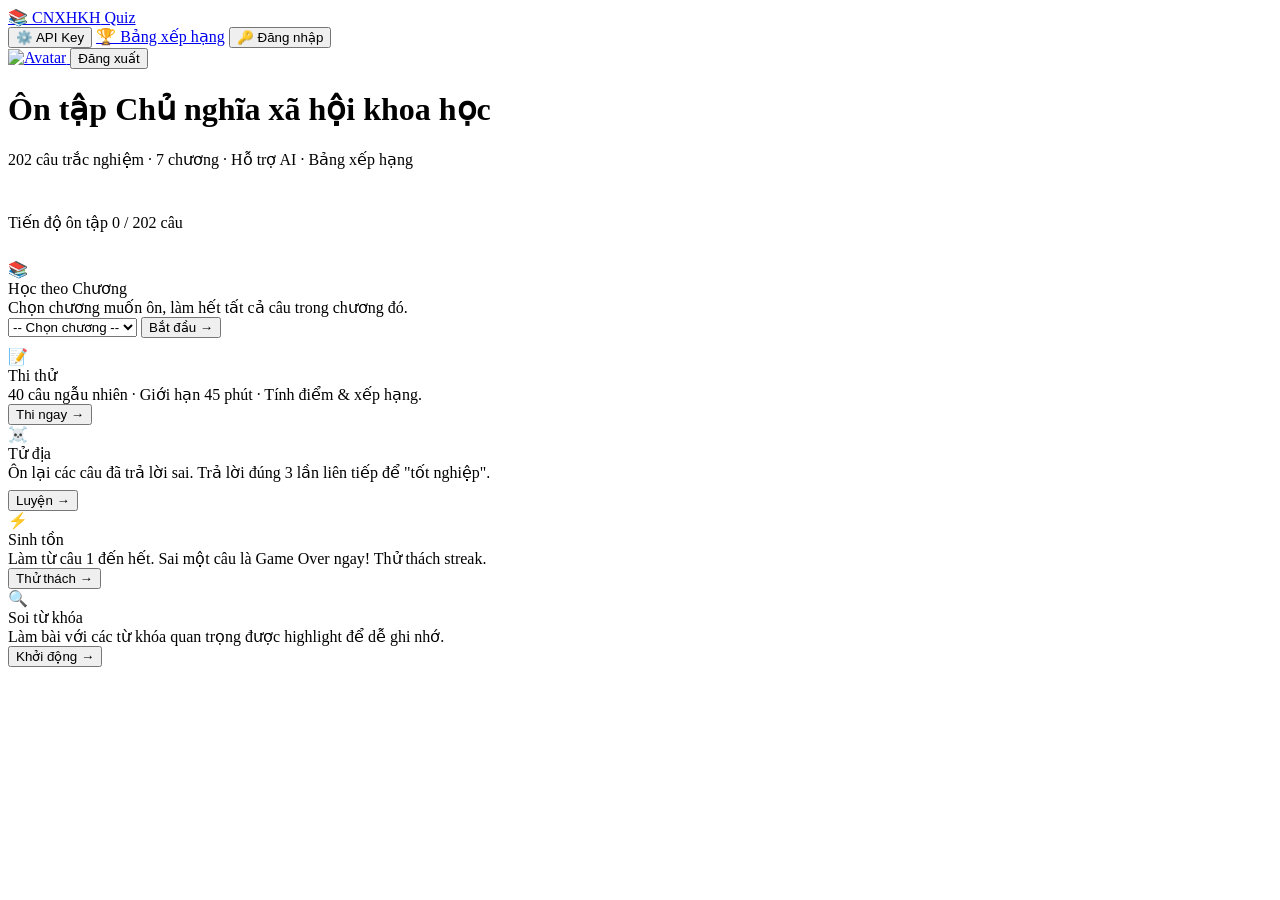
==== index.html @ 4185a1a2 "Add files via upload" ====
<!DOCTYPE html>
<html lang="vi">
<head>
  <meta charset="UTF-8" />
  <meta name="viewport" content="width=device-width, initial-scale=1.0" />
  <title>CNXHKH - Ôn tập Trắc nghiệm</title>
  <link rel="stylesheet" href="css/style.css" />
  <!-- Favicon -->
  <link rel="icon" href="data:image/svg+xml,<svg xmlns='http://www.w3.org/2000/svg' viewBox='0 0 100 100'><text y='.9em' font-size='90'>📚</text></svg>" />
</head>
<body>

<!-- ===================== NAVBAR ===================== -->
<nav class="navbar">
  <a class="navbar__brand" href="index.html">
    📚 <span>CNXHKH</span>&nbsp;Quiz
  </a>
  <div class="navbar__right">
    <button id="btn-api-key" class="btn btn--secondary btn--sm" title="Cài đặt Gemini API Key">⚙️ API Key</button>
    <a href="leaderboard.html" class="btn btn--secondary btn--sm">🏆 Bảng xếp hạng</a>
    <!-- Logged-out state -->
    <button id="btn-login" class="btn btn--primary btn--sm">🔑 Đăng nhập</button>
    <!-- Logged-in state (hidden by default) -->
    <div id="user-info" class="navbar__user hidden">
      <a href="profile.html">
        <img id="user-avatar" class="navbar__avatar" src="" alt="Avatar" />
      </a>
      <span id="user-name" class="navbar__name"></span>
      <button id="btn-logout" class="btn btn--secondary btn--sm">Đăng xuất</button>
    </div>
  </div>
</nav>

<!-- ===================== HERO ===================== -->
<div class="hero">
  <h1>Ôn tập <span>Chủ nghĩa xã hội khoa học</span></h1>
  <p>202 câu trắc nghiệm · 7 chương · Hỗ trợ AI · Bảng xếp hạng</p>
</div>

<!-- ===================== MAIN ===================== -->
<main class="container" style="padding-top:28px; padding-bottom:48px;">

  <!-- Progress bar (global) -->
  <div class="progress-wrap" id="global-progress-wrap">
    <div class="progress-label">
      <span>Tiến độ ôn tập</span>
      <span id="progress-text">0 / 202 câu</span>
    </div>
    <div class="progress-bar">
      <div class="progress-bar__fill" id="progress-fill" style="width:0%"></div>
    </div>
  </div>

  <!-- Mode Cards -->
  <div class="mode-grid" style="margin-top:28px;">

    <!-- Card 1: Học theo Chương -->
    <div class="mode-card">
      <span class="mode-card__icon">📚</span>
      <div class="mode-card__title">Học theo Chương</div>
      <div class="mode-card__desc">Chọn chương muốn ôn, làm hết tất cả câu trong chương đó.</div>
      <div class="mode-card__action">
        <select id="chapter-select" class="chapter-select" style="margin-bottom:10px;">
          <option value="">-- Chọn chương --</option>
        </select>
        <button class="btn btn--primary btn--block" onclick="startChapter()">Bắt đầu →</button>
      </div>
    </div>

    <!-- Card 2: Thi thử -->
    <div class="mode-card" onclick="startExam()">
      <span class="mode-card__icon">📝</span>
      <div class="mode-card__title">Thi thử</div>
      <div class="mode-card__desc">40 câu ngẫu nhiên · Giới hạn 45 phút · Tính điểm & xếp hạng.</div>
      <div class="mode-card__action">
        <button class="btn btn--primary btn--block">Thi ngay →</button>
      </div>
    </div>

    <!-- Card 3: Tử địa -->
    <div class="mode-card" id="mistake-card">
      <span class="mode-card__icon">☠️</span>
      <div class="mode-card__title">Tử địa</div>
      <div class="mode-card__desc">Ôn lại các câu đã trả lời sai. Trả lời đúng 3 lần liên tiếp để "tốt nghiệp".</div>
      <div class="mode-card__action">
        <div id="mistake-count-badge" class="text-muted mb-16" style="font-size:0.85rem;margin-bottom:8px;"></div>
        <button class="btn btn--primary btn--block" onclick="startMistake()">Luyện →</button>
      </div>
    </div>

    <!-- Card 4: Sinh tồn -->
    <div class="mode-card" onclick="startSurvival()">
      <span class="mode-card__icon">⚡</span>
      <div class="mode-card__title">Sinh tồn</div>
      <div class="mode-card__desc">Làm từ câu 1 đến hết. Sai một câu là Game Over ngay! Thử thách streak.</div>
      <div class="mode-card__action">
        <button class="btn btn--dark btn--block">Thử thách →</button>
      </div>
    </div>

    <!-- Card 5: Soi từ khóa -->
    <div class="mode-card" onclick="startKeyword()">
      <span class="mode-card__icon">🔍</span>
      <div class="mode-card__title">Soi từ khóa</div>
      <div class="mode-card__desc">Làm bài với các từ khóa quan trọng được highlight để dễ ghi nhớ.</div>
      <div class="mode-card__action">
        <button class="btn btn--secondary btn--block">Khởi động →</button>
      </div>
    </div>

  </div>

</main>

<!-- Toast -->
<div id="toast" class="toast"></div>

<!-- ===================== SCRIPTS ===================== -->
<script type="module">
  import { initNavAuth, startQuiz, getMistakeCount, showToast, loadMistakeBank } from "./js/app.js";
  import { getChapterList, loadQuestions } from "./js/data.js";

  // Make functions available globally for onclick handlers
  window.startChapter = startChapter;
  window.startExam = startExam;
  window.startMistake = startMistake;
  window.startSurvival = startSurvival;
  window.startKeyword = startKeyword;

  // Init auth navbar
  initNavAuth();

  // Load chapter list
  async function initChapterSelect() {
    const chapters = await getChapterList();
    const sel = document.getElementById("chapter-select");
    chapters.forEach(ch => {
      const opt = document.createElement("option");
      opt.value = ch.chapter;
      opt.textContent = `Chương ${ch.chapter}: ${ch.chapter_name} (${ch.count} câu)`;
      sel.appendChild(opt);
    });
  }

  // Update progress bar
  async function updateProgress() {
    const { getAnsweredCount } = await import("./js/app.js");
    const answered = getAnsweredCount();
    const total = 202;
    const pct = Math.min(100, Math.round((answered / total) * 100));
    document.getElementById("progress-fill").style.width = pct + "%";
    document.getElementById("progress-text").textContent = `${answered} / ${total} câu`;
  }

  // Update mistake count badge
  function updateMistakeCount() {
    const count = getMistakeCount();
    const badge = document.getElementById("mistake-count-badge");
    if (badge) {
      if (count === 0) {
        badge.textContent = "✅ Chưa có câu nào cần ôn!";
      } else {
        badge.textContent = `⚠️ Đang có ${count} câu cần ôn lại`;
        badge.style.color = "#e94560";
      }
    }
  }

  // --- Mode start functions ---
  function startChapter() {
    const sel = document.getElementById("chapter-select");
    const chapter = parseInt(sel.value);
    if (!chapter) { showToast("Vui lòng chọn chương!"); return; }
    startQuiz({ mode: "chapter", chapter });
  }

  function startExam() {
    startQuiz({ mode: "exam" });
  }

  function startMistake() {
    const count = getMistakeCount();
    if (count === 0) {
      showToast("Chưa có câu nào trong Tử địa. Hãy làm bài trước!");
      return;
    }
    startQuiz({ mode: "mistake" });
  }

  function startSurvival() {
    startQuiz({ mode: "survival" });
  }

  function startKeyword() {
    startQuiz({ mode: "keyword" });
  }

  // Init
  initChapterSelect();
  updateProgress();
  updateMistakeCount();
</script>

</body>
</html>
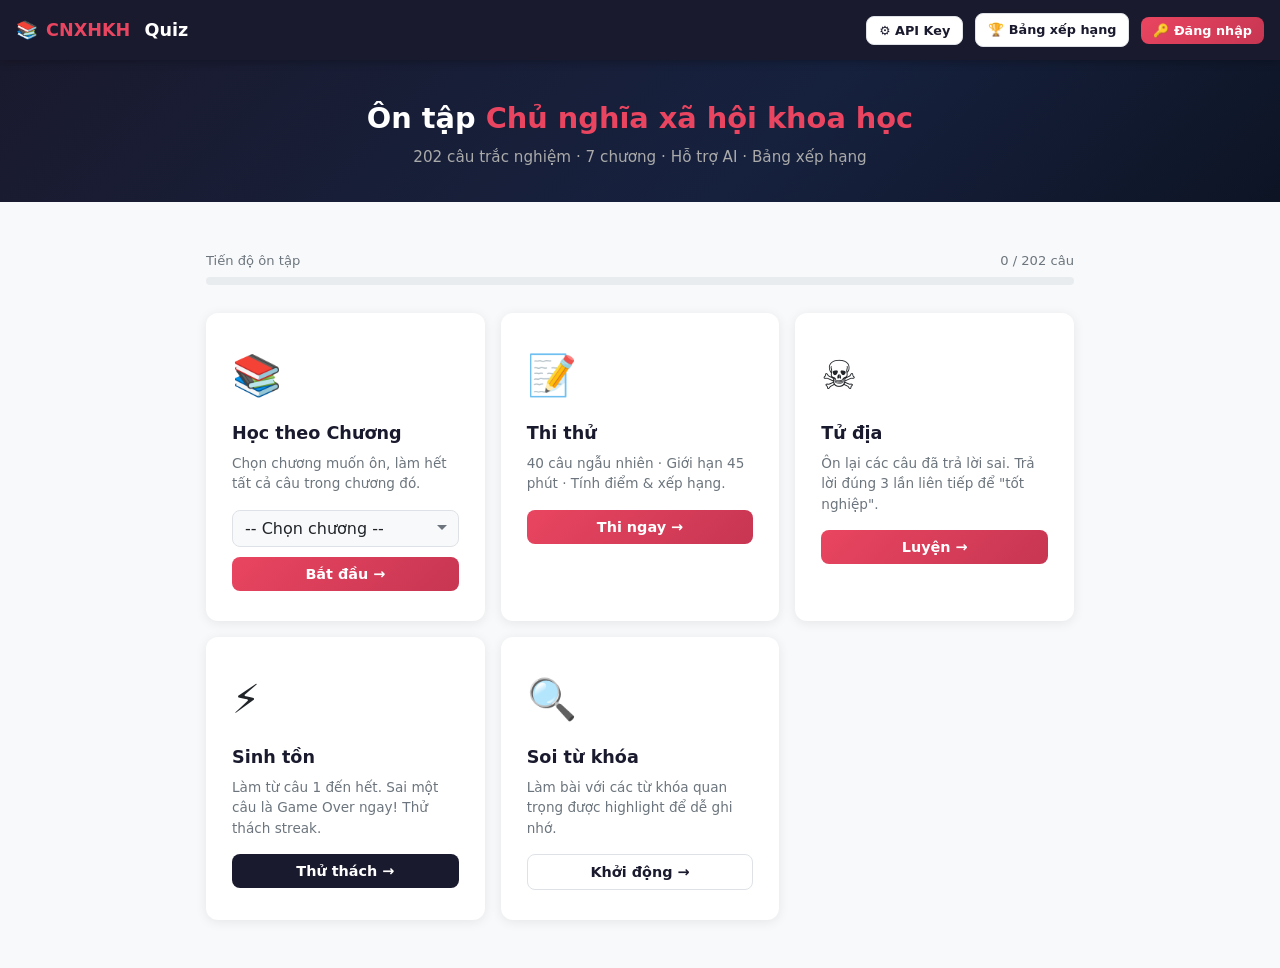
==== commit 6a14bd54: "Optimize UI for mobile, implement Hybrid Auth, and clear Firebase secret alert" ====
--- a/index.html
+++ b/index.html
@@ -2,7 +2,8 @@
 <html lang="vi">
 <head>
   <meta charset="UTF-8" />
-  <meta name="viewport" content="width=device-width, initial-scale=1.0" />
+  <meta name="viewport" content="width=device-width, initial-scale=1.0, viewport-fit=cover" />
+  <meta name="theme-color" content="#1a1a2e" />
   <title>CNXHKH - Ôn tập Trắc nghiệm</title>
   <link rel="stylesheet" href="css/style.css" />
   <!-- Favicon -->
--- a/css/style.css
+++ b/css/style.css
@@ -0,0 +1,1237 @@
+/* ================================================================
+   CNXHKH Quiz App - Main Stylesheet
+   Design: Academic minimal, dark navy accent with clean white cards
+   ================================================================ */
+
+/* --- CSS Variables --- */
+:root {
+  --color-primary: #1a1a2e;
+  --color-primary-dark: #16213e;
+  --color-accent: #e94560;
+  --color-accent-hover: #c73652;
+  --color-success: #28a745;
+  --color-danger: #dc3545;
+  --color-warning: #ffc107;
+  --color-bg: #f8f9fa;
+  --color-white: #ffffff;
+  --color-text: #212529;
+  --color-text-muted: #6c757d;
+  --color-border: #dee2e6;
+  --color-card-shadow: rgba(0, 0, 0, 0.08);
+  --radius-card: 12px;
+  --radius-btn: 8px;
+  --transition: 0.2s ease;
+  --font-main: 'Segoe UI', system-ui, -apple-system, sans-serif;
+}
+
+/* --- Reset & Base --- */
+*, *::before, *::after {
+  box-sizing: border-box;
+  margin: 0;
+  padding: 0;
+}
+
+html {
+  font-size: 16px;
+  scroll-behavior: smooth;
+}
+
+body {
+  font-family: var(--font-main);
+  background: var(--color-bg);
+  color: var(--color-text);
+  line-height: 1.6;
+  min-height: 100vh;
+}
+
+a {
+  color: var(--color-accent);
+  text-decoration: none;
+  transition: color var(--transition);
+}
+a:hover { color: var(--color-accent-hover); }
+
+/* --- Typography --- */
+h1, h2, h3, h4 {
+  font-weight: 700;
+  line-height: 1.3;
+}
+
+/* --- Layout Utilities --- */
+.container {
+  max-width: 900px;
+  margin: 0 auto;
+  padding: 0 16px;
+}
+.container--wide {
+  max-width: 1100px;
+  margin: 0 auto;
+  padding: 0 16px;
+}
+.flex { display: flex; }
+.flex-col { flex-direction: column; }
+.items-center { align-items: center; }
+.justify-between { justify-content: space-between; }
+.gap-8 { gap: 8px; }
+.gap-12 { gap: 12px; }
+.gap-16 { gap: 16px; }
+.mt-8 { margin-top: 8px; }
+.mt-16 { margin-top: 16px; }
+.mt-24 { margin-top: 24px; }
+.mb-16 { margin-bottom: 16px; }
+.text-center { text-align: center; }
+.text-muted { color: var(--color-text-muted); font-size: 0.875rem; }
+.hidden { display: none !important; }
+
+/* --- Header / Navbar --- */
+.navbar {
+  background: var(--color-primary);
+  color: var(--color-white);
+  padding: 0 16px;
+  height: 60px;
+  display: flex;
+  align-items: center;
+  justify-content: space-between;
+  position: sticky;
+  top: 0;
+  z-index: 100;
+  box-shadow: 0 2px 8px rgba(0,0,0,0.25);
+}
+
+.navbar__brand {
+  font-weight: 700;
+  font-size: 1.1rem;
+  color: var(--color-white);
+  text-decoration: none;
+  display: flex;
+  align-items: center;
+  gap: 8px;
+}
+.navbar__brand span { color: var(--color-accent); }
+
+.navbar__right {
+  display: flex;
+  align-items: center;
+  gap: 12px;
+}
+
+.navbar__user {
+  display: flex;
+  align-items: center;
+  gap: 8px;
+  cursor: pointer;
+}
+
+.navbar__avatar {
+  width: 34px;
+  height: 34px;
+  border-radius: 50%;
+  border: 2px solid var(--color-accent);
+  object-fit: cover;
+}
+
+.navbar__name {
+  font-size: 0.875rem;
+  color: #ccc;
+  max-width: 140px;
+  overflow: hidden;
+  text-overflow: ellipsis;
+  white-space: nowrap;
+}
+
+/* --- Buttons --- */
+.btn {
+  display: inline-flex;
+  align-items: center;
+  justify-content: center;
+  gap: 6px;
+  padding: 9px 18px;
+  border: none;
+  border-radius: var(--radius-btn);
+  font-family: var(--font-main);
+  font-size: 0.9rem;
+  font-weight: 600;
+  cursor: pointer;
+  transition: all var(--transition);
+  text-decoration: none;
+  white-space: nowrap;
+}
+.btn:disabled {
+  opacity: 0.5;
+  cursor: not-allowed;
+}
+
+.btn--primary {
+  background: linear-gradient(135deg, var(--color-accent), #c73652);
+  color: #fff;
+}
+.btn--primary:hover:not(:disabled) {
+  background: linear-gradient(135deg, #c73652, #a02e46);
+  transform: translateY(-1px);
+  box-shadow: 0 4px 12px rgba(233,69,96,0.35);
+}
+
+.btn--secondary {
+  background: var(--color-white);
+  color: var(--color-primary);
+  border: 1.5px solid var(--color-border);
+}
+.btn--secondary:hover:not(:disabled) {
+  background: var(--color-bg);
+  border-color: #bbb;
+}
+
+.btn--dark {
+  background: var(--color-primary);
+  color: #fff;
+}
+.btn--dark:hover:not(:disabled) {
+  background: var(--color-primary-dark);
+  transform: translateY(-1px);
+}
+
+.btn--success {
+  background: var(--color-success);
+  color: #fff;
+}
+
+.btn--sm {
+  padding: 6px 12px;
+  font-size: 0.8rem;
+}
+
+.btn--lg {
+  padding: 13px 26px;
+  font-size: 1rem;
+}
+
+.btn--block {
+  width: 100%;
+}
+
+.btn--google {
+  background: #fff;
+  color: #333;
+  border: 1.5px solid #ddd;
+  gap: 10px;
+}
+.btn--google:hover {
+  background: #f5f5f5;
+  box-shadow: 0 2px 8px rgba(0,0,0,0.1);
+}
+
+/* --- Card --- */
+.card {
+  background: var(--color-white);
+  border-radius: var(--radius-card);
+  box-shadow: 0 2px 12px var(--color-card-shadow);
+  padding: 24px;
+  transition: box-shadow var(--transition), transform var(--transition);
+}
+.card:hover {
+  box-shadow: 0 4px 20px rgba(0,0,0,0.12);
+}
+
+/* --- Mode Cards (index.html) --- */
+.mode-grid {
+  display: grid;
+  grid-template-columns: repeat(auto-fit, minmax(260px, 1fr));
+  gap: 16px;
+  margin-top: 24px;
+}
+
+.mode-card {
+  background: var(--color-white);
+  border-radius: var(--radius-card);
+  box-shadow: 0 2px 12px var(--color-card-shadow);
+  padding: 28px 24px;
+  cursor: pointer;
+  transition: all var(--transition);
+  border: 2px solid transparent;
+  position: relative;
+  overflow: hidden;
+}
+.mode-card::before {
+  content: '';
+  position: absolute;
+  top: 0; left: 0; right: 0;
+  height: 4px;
+  background: linear-gradient(90deg, var(--color-accent), #f7a5b5);
+  transform: scaleX(0);
+  transform-origin: left;
+  transition: transform 0.3s ease;
+}
+.mode-card:hover {
+  border-color: var(--color-accent);
+  transform: translateY(-3px);
+  box-shadow: 0 8px 24px rgba(233,69,96,0.15);
+}
+.mode-card:hover::before {
+  transform: scaleX(1);
+}
+
+.mode-card__icon {
+  font-size: 2.5rem;
+  margin-bottom: 12px;
+  display: block;
+}
+.mode-card__title {
+  font-size: 1.1rem;
+  font-weight: 700;
+  color: var(--color-primary);
+  margin-bottom: 6px;
+}
+.mode-card__desc {
+  font-size: 0.85rem;
+  color: var(--color-text-muted);
+  line-height: 1.5;
+}
+.mode-card__action {
+  margin-top: 16px;
+}
+
+/* Chapter select inside card */
+.chapter-select {
+  width: 100%;
+  padding: 8px 12px;
+  border: 1.5px solid var(--color-border);
+  border-radius: var(--radius-btn);
+  font-family: var(--font-main);
+  font-size: 0.875rem;
+  color: var(--color-text);
+  background: var(--color-bg);
+  cursor: pointer;
+  appearance: none;
+  background-image: url("data:image/svg+xml,%3Csvg xmlns='http://www.w3.org/2000/svg' width='12' height='12' viewBox='0 0 12 12'%3E%3Cpath fill='%236c757d' d='M6 8L1 3h10z'/%3E%3C/svg%3E");
+  background-repeat: no-repeat;
+  background-position: right 10px center;
+  padding-right: 30px;
+}
+
+/* --- Progress Bar --- */
+.progress-wrap {
+  margin-top: 20px;
+}
+.progress-label {
+  display: flex;
+  justify-content: space-between;
+  font-size: 0.82rem;
+  color: var(--color-text-muted);
+  margin-bottom: 6px;
+}
+.progress-bar {
+  height: 8px;
+  background: #e9ecef;
+  border-radius: 4px;
+  overflow: hidden;
+}
+.progress-bar__fill {
+  height: 100%;
+  background: linear-gradient(90deg, var(--color-accent), #f7a5b5);
+  border-radius: 4px;
+  transition: width 0.5s ease;
+}
+
+/* --- Quiz Layout (quiz.html) --- */
+.quiz-layout {
+  min-height: calc(100vh - 60px);
+  display: flex;
+  flex-direction: column;
+}
+
+.quiz-header {
+  background: var(--color-white);
+  border-bottom: 1px solid var(--color-border);
+  padding: 12px 16px;
+  display: flex;
+  align-items: center;
+  justify-content: space-between;
+  gap: 12px;
+  flex-wrap: wrap;
+}
+
+.quiz-progress-info {
+  font-size: 0.85rem;
+  color: var(--color-text-muted);
+  font-weight: 600;
+}
+
+.timer {
+  font-size: 1.1rem;
+  font-weight: 700;
+  color: var(--color-primary);
+  background: var(--color-bg);
+  padding: 4px 14px;
+  border-radius: 20px;
+  border: 2px solid var(--color-border);
+  font-variant-numeric: tabular-nums;
+  transition: color var(--transition), border-color var(--transition);
+}
+.timer--warning { color: var(--color-warning); border-color: var(--color-warning); }
+.timer--danger { color: var(--color-danger); border-color: var(--color-danger); }
+
+.quiz-body {
+  flex: 1;
+  padding: 20px 16px calc(115px + env(safe-area-inset-bottom, 0px));
+}
+
+.question-card {
+  max-width: 720px;
+  margin: 0 auto;
+}
+
+.question-meta {
+  font-size: 0.78rem;
+  color: var(--color-text-muted);
+  text-transform: uppercase;
+  letter-spacing: 0.05em;
+  margin-bottom: 8px;
+}
+
+.question-text {
+  font-size: 1.05rem;
+  font-weight: 600;
+  color: var(--color-primary);
+  line-height: 1.6;
+  margin-bottom: 24px;
+}
+
+.options-list {
+  list-style: none;
+  display: flex;
+  flex-direction: column;
+  gap: 10px;
+}
+
+.option-btn {
+  display: flex;
+  align-items: flex-start;
+  gap: 12px;
+  width: 100%;
+  padding: 14px 16px;
+  background: var(--color-white);
+  border: 2px solid var(--color-border);
+  border-radius: var(--radius-btn);
+  cursor: pointer;
+  text-align: left;
+  font-family: var(--font-main);
+  font-size: 0.95rem;
+  color: var(--color-text);
+  transition: all var(--transition);
+  position: relative;
+}
+.option-btn:hover:not(:disabled) {
+  border-color: var(--color-accent);
+  background: #fff5f7;
+}
+.option-btn:disabled { cursor: not-allowed; }
+
+.option-btn__label {
+  flex-shrink: 0;
+  width: 28px;
+  height: 28px;
+  border-radius: 50%;
+  background: var(--color-bg);
+  border: 2px solid var(--color-border);
+  display: flex;
+  align-items: center;
+  justify-content: center;
+  font-weight: 700;
+  font-size: 0.8rem;
+  color: var(--color-text-muted);
+  transition: all var(--transition);
+}
+.option-btn__text {
+  flex: 1;
+  line-height: 1.5;
+}
+
+/* Option states */
+.option-btn--correct {
+  background: #e8f5e9 !important;
+  border-color: var(--color-success) !important;
+  color: #155724;
+}
+.option-btn--correct .option-btn__label {
+  background: var(--color-success);
+  border-color: var(--color-success);
+  color: #fff;
+}
+
+.option-btn--wrong {
+  background: #fdecea !important;
+  border-color: var(--color-danger) !important;
+  color: #721c24;
+}
+.option-btn--wrong .option-btn__label {
+  background: var(--color-danger);
+  border-color: var(--color-danger);
+  color: #fff;
+}
+
+.option-btn--selected {
+  border-color: #007bff;
+  background: #e8f0fe;
+}
+
+/* Keyword highlight */
+.keyword-highlight {
+  background: #fff3cd;
+  border-radius: 3px;
+  padding: 0 2px;
+  font-weight: 600;
+}
+
+/* --- Quiz Footer Controls --- */
+.quiz-controls {
+  position: fixed;
+  bottom: 0; left: 0; right: 0;
+  background: var(--color-white);
+  border-top: 1px solid var(--color-border);
+  padding: 10px 16px calc(10px + env(safe-area-inset-bottom, 0px));
+  display: flex;
+  align-items: center;
+  justify-content: space-between;
+  gap: 12px;
+  z-index: 150;
+  box-shadow: 0 -2px 14px rgba(0,0,0,0.08);
+}
+.quiz-controls__left { display: flex; gap: 8px; }
+.quiz-controls__right { display: flex; gap: 8px; }
+
+/* AI Explain box */
+.ai-explain-box {
+  margin-top: 16px;
+  padding: 16px;
+  background: #f0f4ff;
+  border: 1.5px solid #c5d4f6;
+  border-radius: var(--radius-card);
+  font-size: 0.9rem;
+  line-height: 1.7;
+}
+.ai-explain-box h4 {
+  font-size: 0.85rem;
+  color: var(--color-text-muted);
+  margin-bottom: 8px;
+}
+.ai-loading {
+  display: flex;
+  align-items: center;
+  gap: 8px;
+  color: var(--color-text-muted);
+  font-size: 0.85rem;
+}
+
+/* --- Chatbot --- */
+.chatbot-toggle {
+  position: fixed;
+  bottom: calc(75px + env(safe-area-inset-bottom, 0px));
+  right: 18px;
+  width: 50px;
+  height: 50px;
+  border-radius: 50%;
+  background: var(--color-primary);
+  color: white;
+  border: none;
+  font-size: 1.35rem;
+  cursor: pointer;
+  box-shadow: 0 4px 16px rgba(0,0,0,0.25);
+  display: flex;
+  align-items: center;
+  justify-content: center;
+  z-index: 180;
+  transition: all var(--transition);
+}
+.chatbot-toggle:hover {
+  background: var(--color-accent);
+  transform: scale(1.08);
+}
+
+.chatbot-panel {
+  position: fixed;
+  bottom: 140px;
+  right: 20px;
+  width: 320px;
+  max-height: 420px;
+  background: var(--color-white);
+  border-radius: 14px;
+  box-shadow: 0 8px 32px rgba(0,0,0,0.18);
+  display: flex;
+  flex-direction: column;
+  z-index: 199;
+  overflow: hidden;
+  transition: all 0.25s ease;
+}
+.chatbot-panel.hidden { display: none; }
+
+.chatbot-header {
+  background: var(--color-primary);
+  color: #fff;
+  padding: 12px 16px;
+  font-weight: 700;
+  font-size: 0.9rem;
+  display: flex;
+  align-items: center;
+  justify-content: space-between;
+}
+.chatbot-close {
+  background: none;
+  border: none;
+  color: #fff;
+  cursor: pointer;
+  font-size: 1.1rem;
+  padding: 0;
+}
+
+.chatbot-messages {
+  flex: 1;
+  overflow-y: auto;
+  padding: 12px;
+  display: flex;
+  flex-direction: column;
+  gap: 8px;
+}
+.chat-msg {
+  max-width: 85%;
+  padding: 8px 12px;
+  border-radius: 10px;
+  font-size: 0.85rem;
+  line-height: 1.5;
+}
+.chat-msg--user {
+  background: var(--color-primary);
+  color: #fff;
+  align-self: flex-end;
+  border-bottom-right-radius: 2px;
+}
+.chat-msg--ai {
+  background: var(--color-bg);
+  color: var(--color-text);
+  align-self: flex-start;
+  border-bottom-left-radius: 2px;
+}
+
+.chatbot-input-row {
+  display: flex;
+  border-top: 1px solid var(--color-border);
+  padding: 8px;
+  gap: 6px;
+}
+.chatbot-input {
+  flex: 1;
+  padding: 7px 10px;
+  border: 1.5px solid var(--color-border);
+  border-radius: 6px;
+  font-family: var(--font-main);
+  font-size: 0.85rem;
+  outline: none;
+}
+.chatbot-input:focus { border-color: var(--color-accent); }
+.chatbot-send {
+  padding: 7px 12px;
+  background: var(--color-accent);
+  color: #fff;
+  border: none;
+  border-radius: 6px;
+  cursor: pointer;
+  font-size: 0.85rem;
+  transition: background var(--transition);
+}
+.chatbot-send:hover { background: var(--color-accent-hover); }
+
+/* --- Game Over Overlay (Sinh tồn) --- */
+.overlay {
+  position: fixed;
+  inset: 0;
+  background: rgba(26,26,46,0.9);
+  display: flex;
+  align-items: center;
+  justify-content: center;
+  z-index: 300;
+  animation: fadeIn 0.3s ease;
+}
+.overlay.hidden { display: none; }
+.overlay__box {
+  background: var(--color-white);
+  border-radius: 16px;
+  padding: 40px;
+  text-align: center;
+  max-width: 420px;
+  width: 90%;
+  animation: slideUp 0.3s ease;
+}
+.overlay__icon { font-size: 4rem; margin-bottom: 16px; }
+.overlay__title { font-size: 1.8rem; font-weight: 700; color: var(--color-primary); }
+.overlay__sub { color: var(--color-text-muted); margin-top: 8px; margin-bottom: 24px; }
+.overlay__streak { font-size: 2.5rem; font-weight: 700; color: var(--color-accent); }
+
+@keyframes fadeIn { from { opacity: 0; } to { opacity: 1; } }
+@keyframes slideUp { from { transform: translateY(30px); opacity: 0; } to { transform: translateY(0); opacity: 1; } }
+
+/* --- Results Page --- */
+.results-hero {
+  text-align: center;
+  padding: 40px 16px 24px;
+}
+.results-trophy { font-size: 4rem; margin-bottom: 12px; }
+.results-score {
+  font-size: 3rem;
+  font-weight: 700;
+  color: var(--color-primary);
+}
+.results-score span { color: var(--color-accent); }
+.results-badge {
+  display: inline-block;
+  margin-top: 12px;
+  padding: 6px 18px;
+  background: linear-gradient(135deg, var(--color-primary), var(--color-accent));
+  color: #fff;
+  border-radius: 20px;
+  font-weight: 700;
+  font-size: 0.95rem;
+}
+.results-stats {
+  display: flex;
+  justify-content: center;
+  gap: 24px;
+  flex-wrap: wrap;
+  margin-top: 16px;
+}
+.results-stat {
+  text-align: center;
+}
+.results-stat__value {
+  font-size: 1.4rem;
+  font-weight: 700;
+  color: var(--color-primary);
+}
+.results-stat__label {
+  font-size: 0.8rem;
+  color: var(--color-text-muted);
+}
+
+.wrong-list {
+  margin-top: 8px;
+}
+.wrong-item {
+  padding: 12px 16px;
+  border-bottom: 1px solid var(--color-border);
+  font-size: 0.875rem;
+  display: flex;
+  align-items: flex-start;
+  gap: 10px;
+  cursor: pointer;
+  transition: background var(--transition);
+}
+.wrong-item:hover { background: var(--color-bg); }
+.wrong-item:last-child { border-bottom: none; }
+.wrong-item__num {
+  flex-shrink: 0;
+  width: 24px;
+  height: 24px;
+  background: var(--color-danger);
+  color: #fff;
+  border-radius: 50%;
+  display: flex;
+  align-items: center;
+  justify-content: center;
+  font-size: 0.75rem;
+  font-weight: 700;
+}
+
+/* --- Leaderboard --- */
+.tabs {
+  display: flex;
+  border-bottom: 2px solid var(--color-border);
+  margin-bottom: 20px;
+}
+.tab-btn {
+  padding: 10px 20px;
+  border: none;
+  background: none;
+  font-family: var(--font-main);
+  font-size: 0.9rem;
+  font-weight: 600;
+  color: var(--color-text-muted);
+  cursor: pointer;
+  border-bottom: 3px solid transparent;
+  margin-bottom: -2px;
+  transition: all var(--transition);
+}
+.tab-btn.active {
+  color: var(--color-accent);
+  border-bottom-color: var(--color-accent);
+}
+
+.leaderboard-table {
+  width: 100%;
+  border-collapse: collapse;
+  font-size: 0.875rem;
+}
+.leaderboard-table th {
+  text-align: left;
+  padding: 10px 12px;
+  font-weight: 600;
+  color: var(--color-text-muted);
+  border-bottom: 2px solid var(--color-border);
+  font-size: 0.8rem;
+  text-transform: uppercase;
+  letter-spacing: 0.04em;
+}
+.leaderboard-table td {
+  padding: 12px;
+  border-bottom: 1px solid var(--color-border);
+  vertical-align: middle;
+}
+.leaderboard-table tr:last-child td { border-bottom: none; }
+.leaderboard-table tr:hover td { background: var(--color-bg); }
+
+.rank-badge {
+  font-weight: 700;
+  font-size: 1.1rem;
+}
+.rank-1 { color: #f59e0b; }
+.rank-2 { color: #9ca3af; }
+.rank-3 { color: #cd7f32; }
+
+.lb-avatar {
+  width: 32px;
+  height: 32px;
+  border-radius: 50%;
+  margin-right: 8px;
+  vertical-align: middle;
+  object-fit: cover;
+}
+.lb-user {
+  display: flex;
+  align-items: center;
+}
+.lb-badge {
+  display: inline-block;
+  padding: 2px 8px;
+  border-radius: 12px;
+  background: var(--color-bg);
+  font-size: 0.75rem;
+  color: var(--color-text-muted);
+  border: 1px solid var(--color-border);
+}
+
+/* --- Profile --- */
+.profile-hero {
+  text-align: center;
+  padding: 32px 16px 16px;
+}
+.profile-avatar {
+  width: 80px;
+  height: 80px;
+  border-radius: 50%;
+  border: 3px solid var(--color-accent);
+  object-fit: cover;
+  margin-bottom: 12px;
+}
+.profile-name {
+  font-size: 1.4rem;
+  font-weight: 700;
+  color: var(--color-primary);
+}
+.profile-email { color: var(--color-text-muted); font-size: 0.875rem; }
+
+.stats-grid {
+  display: grid;
+  grid-template-columns: repeat(auto-fit, minmax(130px, 1fr));
+  gap: 12px;
+  margin-top: 16px;
+}
+.stat-card {
+  background: var(--color-white);
+  border-radius: 10px;
+  padding: 16px;
+  text-align: center;
+  box-shadow: 0 2px 8px var(--color-card-shadow);
+}
+.stat-card__val {
+  font-size: 1.6rem;
+  font-weight: 700;
+  color: var(--color-accent);
+}
+.stat-card__label {
+  font-size: 0.75rem;
+  color: var(--color-text-muted);
+  margin-top: 4px;
+}
+
+/* Chapter bar chart */
+.chapter-chart {
+  margin-top: 8px;
+}
+.chart-row {
+  display: flex;
+  align-items: center;
+  gap: 10px;
+  margin-bottom: 8px;
+}
+.chart-row__label {
+  font-size: 0.78rem;
+  color: var(--color-text-muted);
+  width: 80px;
+  flex-shrink: 0;
+  overflow: hidden;
+  text-overflow: ellipsis;
+  white-space: nowrap;
+}
+.chart-row__bar-wrap {
+  flex: 1;
+  height: 18px;
+  background: #e9ecef;
+  border-radius: 9px;
+  overflow: hidden;
+  position: relative;
+}
+.chart-row__bar {
+  height: 100%;
+  background: linear-gradient(90deg, var(--color-accent), #f7a5b5);
+  border-radius: 9px;
+  transition: width 0.7s ease;
+  position: relative;
+}
+.chart-row__pct {
+  font-size: 0.78rem;
+  font-weight: 700;
+  color: var(--color-text-muted);
+  width: 38px;
+  text-align: right;
+  flex-shrink: 0;
+}
+
+/* --- Toast notification --- */
+.toast {
+  position: fixed;
+  bottom: 90px;
+  left: 50%;
+  transform: translateX(-50%) translateY(20px);
+  background: var(--color-primary);
+  color: #fff;
+  padding: 10px 20px;
+  border-radius: 20px;
+  font-size: 0.875rem;
+  font-weight: 600;
+  opacity: 0;
+  transition: all 0.3s ease;
+  z-index: 500;
+  white-space: nowrap;
+  pointer-events: none;
+}
+.toast.show {
+  opacity: 1;
+  transform: translateX(-50%) translateY(0);
+}
+
+/* --- Login Page --- */
+.login-center {
+  min-height: calc(100vh - 60px);
+  display: flex;
+  align-items: center;
+  justify-content: center;
+  padding: 24px;
+}
+.login-box {
+  text-align: center;
+  max-width: 360px;
+  width: 100%;
+}
+.login-box h2 { margin-bottom: 8px; }
+.login-box p { color: var(--color-text-muted); margin-bottom: 24px; }
+
+/* --- Loading spinner --- */
+.spinner {
+  width: 20px;
+  height: 20px;
+  border: 2px solid rgba(255,255,255,0.3);
+  border-top-color: currentColor;
+  border-radius: 50%;
+  animation: spin 0.7s linear infinite;
+  display: inline-block;
+}
+@keyframes spin { to { transform: rotate(360deg); } }
+
+/* --- Hero Section on index.html --- */
+.hero {
+  background: linear-gradient(135deg, var(--color-primary) 0%, var(--color-primary-dark) 60%, #0d1424 100%);
+  color: #fff;
+  padding: 40px 16px 32px;
+  text-align: center;
+}
+.hero h1 {
+  font-size: 1.8rem;
+  margin-bottom: 8px;
+}
+.hero h1 span { color: var(--color-accent); }
+.hero p {
+  color: #aaa;
+  font-size: 0.95rem;
+  max-width: 500px;
+  margin: 0 auto;
+}
+
+/* --- Misc --- */
+.section-title {
+  font-size: 1.1rem;
+  font-weight: 700;
+  color: var(--color-primary);
+  margin-bottom: 4px;
+  display: flex;
+  align-items: center;
+  gap: 8px;
+}
+.divider {
+  border: none;
+  border-top: 1px solid var(--color-border);
+  margin: 20px 0;
+}
+
+.empty-state {
+  text-align: center;
+  padding: 40px 20px;
+  color: var(--color-text-muted);
+}
+.empty-state__icon { font-size: 3rem; margin-bottom: 12px; }
+
+/* --- Login Modal & Avatar Picker --- */
+.avatar-opt {
+  transition: transform 0.15s ease, border-color 0.15s ease;
+  user-select: none;
+}
+.avatar-opt:hover {
+  transform: translateY(-2px) scale(1.05);
+}
+.avatar-opt:active {
+  transform: scale(0.95);
+}
+
+/* ================================================================
+   MOBILE & RESPONSIVE OPTIMIZATION
+   ================================================================ */
+
+/* Ensure smooth scrolling and tap optimization */
+button, a, input, select, textarea, .option-btn, .mode-card, .avatar-opt {
+  touch-action: manipulation;
+  -webkit-tap-highlight-color: transparent;
+}
+
+input, select, textarea {
+  font-size: 16px !important; /* Prevents auto-zoom on iOS Safari */
+}
+
+/* Base overlay safe scroll on mobile */
+.overlay {
+  padding: 16px;
+  padding-bottom: calc(16px + env(safe-area-inset-bottom, 0px));
+}
+
+.overlay__box {
+  width: min(94vw, 440px);
+  max-height: 85vh;
+  overflow-y: auto;
+  -webkit-overflow-scrolling: touch;
+  padding: 28px 20px;
+}
+
+/* Medium screens & Tablets (< 768px) */
+@media (max-width: 768px) {
+  .hero {
+    padding: 32px 16px 24px;
+  }
+  .hero h1 {
+    font-size: 1.55rem;
+  }
+  .hero p {
+    font-size: 0.88rem;
+  }
+  .mode-grid {
+    grid-template-columns: 1fr;
+    gap: 14px;
+  }
+  .mode-card {
+    padding: 20px 18px;
+  }
+  .stats-grid {
+    grid-template-columns: repeat(2, 1fr);
+  }
+  .results-stats {
+    display: grid;
+    grid-template-columns: repeat(2, 1fr);
+    gap: 12px;
+  }
+}
+
+/* Small Screens & Mobile Phones (< 600px) */
+@media (max-width: 600px) {
+  .navbar {
+    padding: 0 10px;
+    height: 56px;
+  }
+  .navbar__brand {
+    font-size: 0.95rem;
+    gap: 4px;
+  }
+  .navbar__right {
+    gap: 6px;
+  }
+  .navbar__name {
+    display: none;
+  }
+  .navbar .btn--sm {
+    padding: 6px 8px;
+    font-size: 0.76rem;
+  }
+  .navbar__avatar {
+    width: 30px;
+    height: 30px;
+  }
+
+  /* Quiz Layout on Mobile */
+  .quiz-header {
+    flex-wrap: wrap;
+    padding: 8px 12px;
+    gap: 6px;
+  }
+  .quiz-progress-info, #progress-label {
+    font-size: 0.75rem;
+  }
+  .question-card {
+    padding: 18px 14px;
+    border-radius: 12px;
+  }
+  .question-text {
+    font-size: 1rem;
+    line-height: 1.55;
+    margin-bottom: 18px;
+  }
+  .option-btn {
+    padding: 12px 12px;
+    min-height: 48px;
+    font-size: 0.9rem;
+    gap: 10px;
+    border-radius: 10px;
+  }
+  .option-btn__label {
+    width: 26px;
+    height: 26px;
+    font-size: 0.75rem;
+  }
+  .option-btn__text {
+    font-size: 0.9rem;
+  }
+
+  /* Quiz bottom controls */
+  .quiz-controls {
+    padding: 8px 12px calc(8px + env(safe-area-inset-bottom, 0px));
+    gap: 8px;
+  }
+  .quiz-controls .btn {
+    padding: 0 10px;
+    font-size: 0.82rem;
+    height: 40px;
+  }
+  #btn-next {
+    min-width: 100px;
+  }
+
+  /* Chatbot panel docked bottom-sheet style */
+  .chatbot-panel {
+    position: fixed;
+    bottom: calc(65px + env(safe-area-inset-bottom, 0px));
+    left: 8px;
+    right: 8px;
+    width: auto;
+    max-height: 65vh;
+    border-radius: 14px;
+    box-shadow: 0 10px 30px rgba(0,0,0,0.3);
+  }
+  .chatbot-toggle {
+    bottom: calc(68px + env(safe-area-inset-bottom, 0px));
+    right: 12px;
+    width: 44px;
+    height: 44px;
+    font-size: 1.25rem;
+  }
+
+  /* Leaderboard on Mobile */
+  .leaderboard-table th:nth-child(4),
+  .leaderboard-table td:nth-child(4),
+  .leaderboard-table th:nth-child(5),
+  .leaderboard-table td:nth-child(5) {
+    display: none;
+  }
+  .leaderboard-table th, .leaderboard-table td {
+    padding: 10px 6px;
+    font-size: 0.82rem;
+  }
+  .lb-avatar {
+    width: 24px;
+    height: 24px;
+    margin-right: 6px;
+  }
+
+  /* Results Screen */
+  .results-hero {
+    padding: 24px 12px 16px;
+  }
+  .results-trophy {
+    font-size: 3.2rem;
+    margin-bottom: 8px;
+  }
+  .results-score {
+    font-size: 2.2rem;
+  }
+  .results-stat__value {
+    font-size: 1.2rem;
+  }
+
+  /* Profile Screen */
+  .profile-hero {
+    padding: 20px 12px 12px;
+  }
+  .profile-avatar {
+    width: 65px;
+    height: 65px;
+  }
+  .profile-name {
+    font-size: 1.2rem;
+  }
+  .stat-card {
+    padding: 12px 8px;
+  }
+  .stat-card__val {
+    font-size: 1.35rem;
+  }
+  .chart-row__label {
+    width: 65px;
+    font-size: 0.72rem;
+  }
+
+  /* Modals on Mobile */
+  .overlay__box {
+    padding: 22px 14px;
+    width: 95%;
+  }
+  .avatar-opt {
+    font-size: 1.5rem !important;
+    padding: 4px 8px !important;
+  }
+}
+
+/* Very Small Screens (< 380px) */
+@media (max-width: 380px) {
+  .navbar__brand {
+    font-size: 0.85rem;
+  }
+  .navbar .btn--sm {
+    padding: 5px 6px;
+    font-size: 0.72rem;
+  }
+  .quiz-controls .btn {
+    font-size: 0.75rem;
+    padding: 0 8px;
+  }
+}
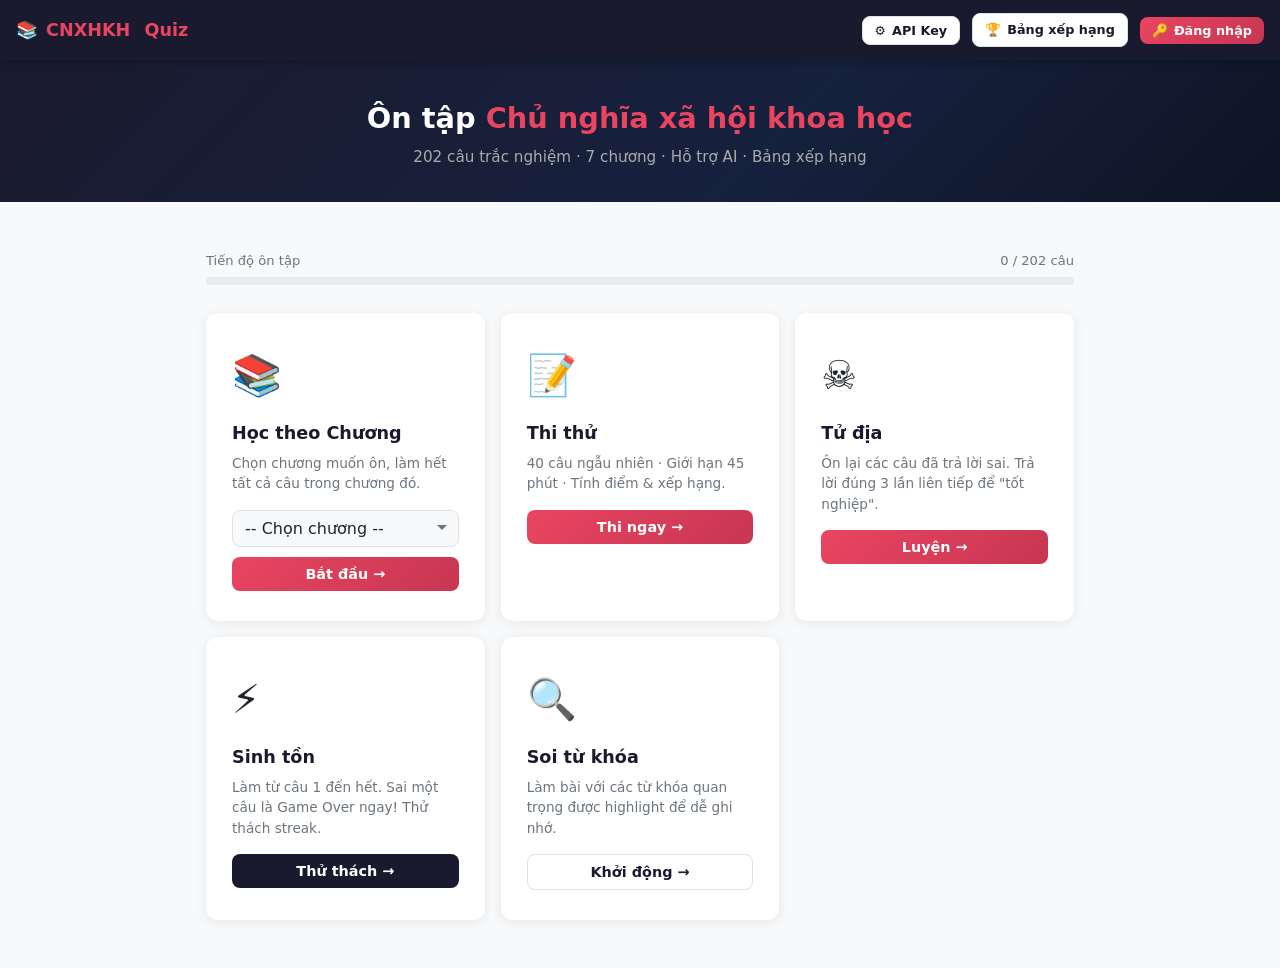
==== commit cdef3787: "Fix mobile navbar overflow: use icon buttons for secondary actions and hide brand subtext on mobile" ====
--- a/index.html
+++ b/index.html
@@ -14,20 +14,20 @@
 <!-- ===================== NAVBAR ===================== -->
 <nav class="navbar">
   <a class="navbar__brand" href="index.html">
-    📚 <span>CNXHKH</span>&nbsp;Quiz
+    📚 <span>CNXHKH</span><span class="brand-sub">&nbsp;Quiz</span>
   </a>
   <div class="navbar__right">
-    <button id="btn-api-key" class="btn btn--secondary btn--sm" title="Cài đặt Gemini API Key">⚙️ API Key</button>
-    <a href="leaderboard.html" class="btn btn--secondary btn--sm">🏆 Bảng xếp hạng</a>
+    <button id="btn-api-key" class="btn btn--secondary btn--sm" title="Cài đặt Gemini API Key">⚙️ <span class="nav-btn-text">API Key</span></button>
+    <a href="leaderboard.html" class="btn btn--secondary btn--sm" title="Bảng xếp hạng">🏆 <span class="nav-btn-text">Bảng xếp hạng</span></a>
     <!-- Logged-out state -->
-    <button id="btn-login" class="btn btn--primary btn--sm">🔑 Đăng nhập</button>
+    <button id="btn-login" class="btn btn--primary btn--sm">🔑 <span>Đăng nhập</span></button>
     <!-- Logged-in state (hidden by default) -->
     <div id="user-info" class="navbar__user hidden">
       <a href="profile.html">
         <img id="user-avatar" class="navbar__avatar" src="" alt="Avatar" />
       </a>
       <span id="user-name" class="navbar__name"></span>
-      <button id="btn-logout" class="btn btn--secondary btn--sm">Đăng xuất</button>
+      <button id="btn-logout" class="btn btn--secondary btn--sm">Thoát</button>
     </div>
   </div>
 </nav>
--- a/css/style.css
+++ b/css/style.css
@@ -98,6 +98,10 @@
   box-shadow: 0 2px 8px rgba(0,0,0,0.25);
 }
 
+.nav-btn-text, .brand-sub {
+  display: inline;
+}
+
 .navbar__brand {
   font-weight: 700;
   font-size: 1.1rem;
@@ -1067,26 +1071,51 @@
 /* Small Screens & Mobile Phones (< 600px) */
 @media (max-width: 600px) {
   .navbar {
-    padding: 0 10px;
-    height: 56px;
+    padding: 0 8px;
+    height: 52px;
   }
   .navbar__brand {
     font-size: 0.95rem;
     gap: 4px;
+    flex-shrink: 0;
+  }
+  .brand-sub {
+    display: none !important; /* Hide "Quiz" on mobile */
   }
   .navbar__right {
+    display: flex;
+    align-items: center;
     gap: 6px;
+    flex-shrink: 0;
   }
   .navbar__name {
-    display: none;
+    display: none !important;
   }
   .navbar .btn--sm {
-    padding: 6px 8px;
-    font-size: 0.76rem;
+    height: 34px;
+    display: inline-flex;
+    align-items: center;
+    justify-content: center;
+    border-radius: 6px;
+    box-sizing: border-box;
+    white-space: nowrap;
+  }
+  /* On mobile, hide text in secondary icon buttons (API Key, Leaderboard) */
+  .navbar .btn--secondary .nav-btn-text {
+    display: none !important;
+  }
+  .navbar .btn--secondary {
+    padding: 6px 10px;
+    font-size: 1rem; /* Crisp, tappable emoji icon */
+  }
+  .navbar .btn--primary {
+    padding: 6px 10px;
+    font-size: 0.8rem;
+    font-weight: 600;
   }
   .navbar__avatar {
-    width: 30px;
-    height: 30px;
+    width: 32px;
+    height: 32px;
   }
 
   /* Quiz Layout on Mobile */
